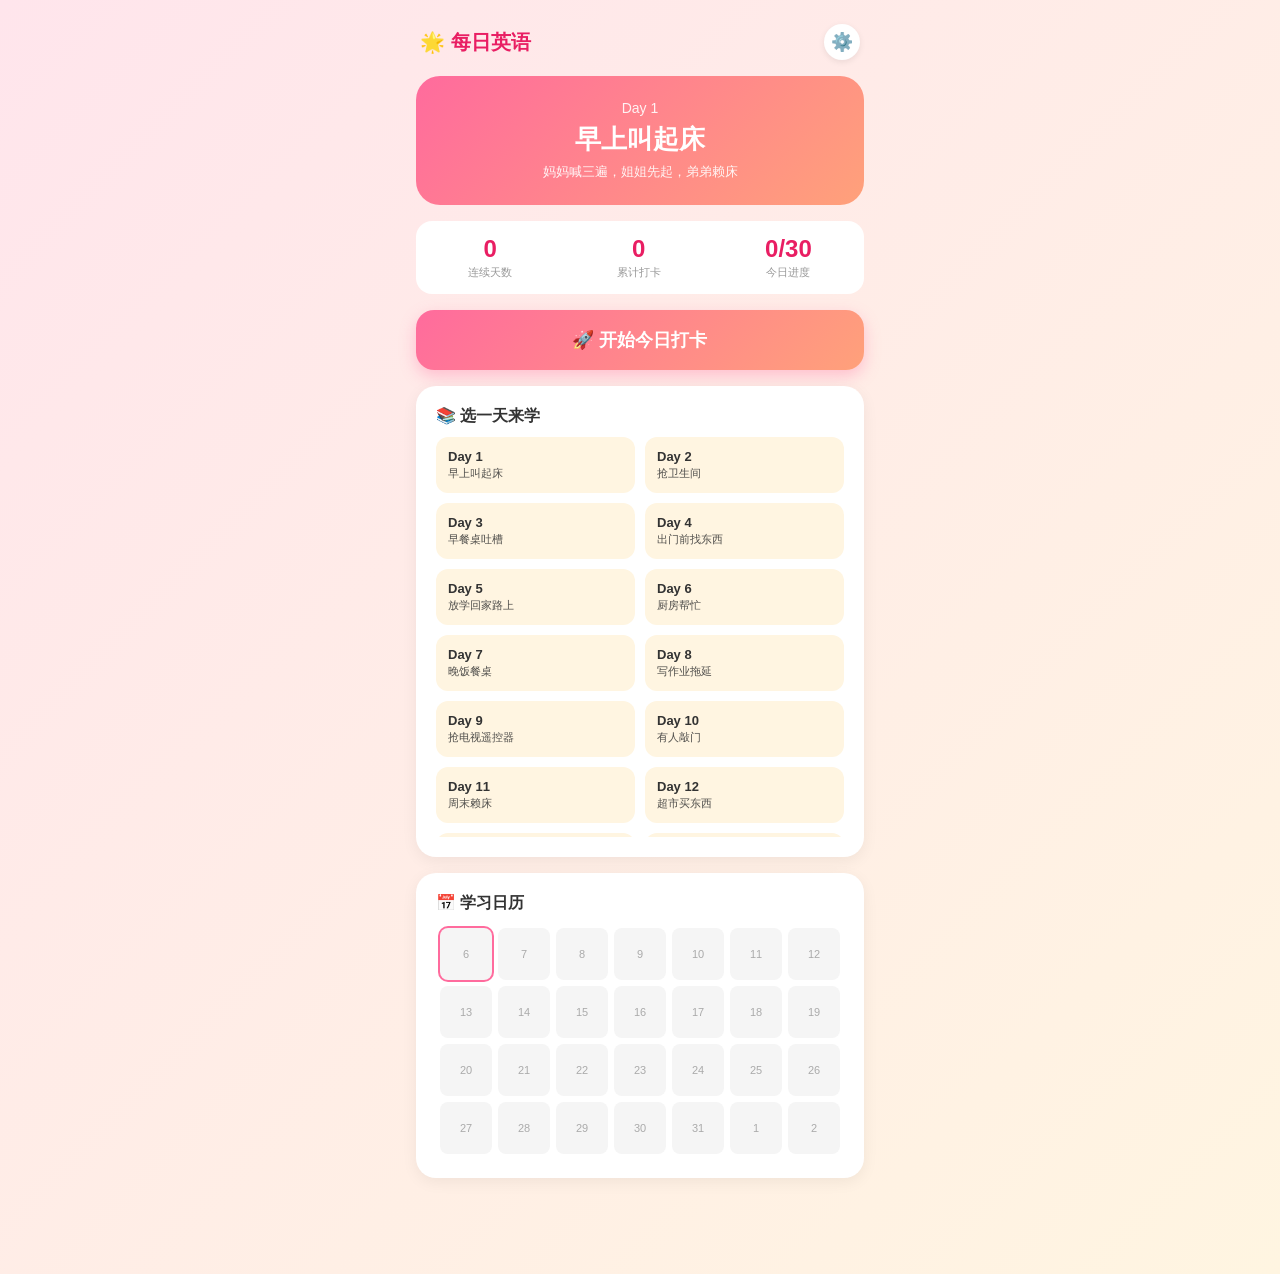
==== index.html @ a2a4e3c7 "feat: switch tts to openai 4o" ====
<!DOCTYPE html>
<html lang="zh-CN">
<head>
<meta charset="UTF-8">
<meta name="viewport" content="width=device-width, initial-scale=1, maximum-scale=1, user-scalable=no">
<meta name="apple-mobile-web-app-capable" content="yes">
<meta name="apple-mobile-web-app-title" content="每日英语">
<title>每日英语打卡</title>
<link rel="stylesheet" href="css/style.css">
</head>
<body>
<div class="wrap">
  <div class="top">
    <h1>🌟 每日英语</h1>
    <button class="icon-btn" onclick="showSettings()">⚙️</button>
  </div>

  <div id="hero" class="day-hero">
    <div class="day-num">Day <span id="dayNum">1</span></div>
    <div class="day-theme" id="dayTheme">加载中...</div>
    <div class="day-desc" id="dayDesc"></div>
  </div>

  <div class="streak-row">
    <div class="item"><div class="num" id="streak">0</div><div class="label">连续天数</div></div>
    <div class="item"><div class="num" id="totalDays">0</div><div class="label">累计打卡</div></div>
    <div class="item"><div class="num" id="todayProg">0/30</div><div class="label">今日进度</div></div>
  </div>

  <button class="big-btn" onclick="startToday()">🚀 开始今日打卡</button>

  <div class="card">
    <div style="font-weight:700;margin-bottom:10px;">📚 选一天来学</div>
    <div id="dayPicker" style="display:grid;grid-template-columns:repeat(2,1fr);gap:10px;max-height:400px;overflow-y:auto;"></div>
  </div>

  <div class="card">
    <div style="font-weight:700;margin-bottom:10px;">📅 学习日历</div>
    <div class="calendar" id="calendar"></div>
  </div>

  <div id="settingsPanel" style="display:none">
    <div class="card">
      <div style="font-weight:700;margin-bottom:12px;">⚙️ 设置</div>
      <div class="form-row">
        <label>Worker 地址（部署 Cloudflare 后的 URL）</label>
        <input id="cfgUrl" placeholder="https://xxx.workers.dev">
      </div>
      <div class="form-row">
        <label>App 密码（和 Worker 里设的一致）</label>
        <input id="cfgPwd" type="password" placeholder="例如 mama2026">
      </div>
      <button class="big-btn" onclick="saveCfg()">💾 保存</button>
      <button class="sub-btn" onclick="testTTS()">🔊 测试一下</button>
      <div id="cfgMsg" class="tiny"></div>
      <div class="tiny" style="margin-top:12px;">不知道怎么填？让 Cowork 帮你部署 Worker，然后把生成的 URL 填这里。</div>
    </div>
  </div>
</div>

<script src="js/core.js?v=20260522-openai-tts4"></script>
<script src="data/daily-life.js?v=20260522-openai-tts4"></script>
<script>
const TOTAL_DAYS = (window.DAILY_LIFE && DAILY_LIFE.days.length) || 30;

function refresh() {
  const dayId = DE.Tracking.currentDayId(TOTAL_DAYS);
  const day = DAILY_LIFE.days.find(d => d.id === dayId) || DAILY_LIFE.days[0];
  document.getElementById('dayNum').textContent = dayId;
  document.getElementById('dayTheme').textContent = day.theme;
  document.getElementById('dayDesc').textContent = day.desc || '';

  document.getElementById('streak').textContent = DE.Tracking.getStreak();
  const allDays = DE.Tracking.getAllDays();
  const finished = Object.values(allDays).filter(x => x.finished).length;
  document.getElementById('totalDays').textContent = finished;

  const today = DE.Tracking.getToday();
  const doneCount = today ? today.done.length : 0;
  const total = day.sentences.length;
  document.getElementById('todayProg').textContent = `${doneCount}/${total}`;

  renderCalendar(allDays);
}

function renderCalendar(allDays) {
  const cal = document.getElementById('calendar');
  cal.innerHTML = '';
  const today = DE.Tracking.todayStr();
  // 显示从开始日起的天数，最多 28
  let startStr = today;
  const days = Object.keys(allDays).sort();
  if (days.length) startStr = days[0];
  const start = new Date(startStr);
  const todayD = new Date(today);
  const diff = Math.floor((todayD - start) / 86400000);
  const showDays = Math.max(28, diff + 7);
  for (let i = 0; i < showDays; i++) {
    const d = new Date(start); d.setDate(d.getDate() + i);
    const ds = d.toISOString().slice(0, 10);
    const cell = document.createElement('div');
    cell.className = 'cal-cell';
    cell.textContent = d.getDate();
    if (allDays[ds] && allDays[ds].finished) cell.classList.add('done');
    if (ds === today) cell.classList.add('today');
    cal.appendChild(cell);
  }
}

function startToday() {
  if (!DE.Config.isReady()) {
    alert('请先在 ⚙️ 设置里填 Worker 地址和密码');
    showSettings();
    return;
  }
  location.href = 'pages/daily.html?v=20260522-openai-tts4';
}

function showSettings() {
  const p = document.getElementById('settingsPanel');
  p.style.display = p.style.display === 'none' ? 'block' : 'none';
  document.getElementById('cfgUrl').value = DE.Config.workerUrl;
  document.getElementById('cfgPwd').value = DE.Config.password;
}

function saveCfg() {
  DE.Config.workerUrl = document.getElementById('cfgUrl').value.trim();
  DE.Config.password = document.getElementById('cfgPwd').value.trim();
  document.getElementById('cfgMsg').innerHTML = '<span class="ok-msg">✅ 已保存</span>';
}

async function testTTS() {
  document.getElementById('cfgMsg').textContent = '测试中...';
  try {
    await DE.TTS.unlock();
    await DE.TTS.playOne({
      en: "Mom, five more minutes!",
      speaker: 'brother',
      type: 'whine'
    });
  } catch (e) {
    document.getElementById('cfgMsg').innerHTML = `<span class="err-msg">⚠️ ${e.message}</span>`;
    return;
  }
  document.getElementById('cfgMsg').innerHTML = '<span class="ok-msg">✅ 听到声音就是成功</span>';
}

function renderDayPicker() {
  const picker = document.getElementById('dayPicker');
  if (!picker) return;
  const allDays = DE.Tracking.getAllDays();
  const finishedIds = new Set(Object.values(allDays).filter(x => x.finished).map(x => x.dayId));
  picker.innerHTML = '';
  DAILY_LIFE.days.forEach(d => {
    const btn = document.createElement('button');
    const done = finishedIds.has(d.id);
    btn.style.cssText = `padding:12px;border-radius:12px;border:none;background:${done?'linear-gradient(135deg,#A8E6CF,#81C784)':'#FFF5E1'};color:${done?'white':'#333'};font-size:13px;text-align:left;cursor:pointer;`;
    btn.innerHTML = `<div style="font-weight:700;">Day ${d.id} ${done?'✓':''}</div><div style="font-size:11px;opacity:.85;margin-top:2px;">${d.theme}</div>`;
    btn.onclick = () => { localStorage.setItem('chosen_day', d.id); location.href='pages/daily.html?v=20260522-openai-tts4'; };
    picker.appendChild(btn);
  });
}

refresh();
renderDayPicker();
</script>
</body>
</html>
---- css/style.css ----
* { box-sizing: border-box; margin: 0; padding: 0; -webkit-tap-highlight-color: transparent; }
html, body { font-family: -apple-system, BlinkMacSystemFont, 'Helvetica Neue', sans-serif; background: linear-gradient(135deg, #FFE5EC 0%, #FFF5E1 100%); min-height: 100vh; color: #333; }
.wrap { max-width: 480px; margin: 0 auto; padding: 16px; min-height: 100vh; padding-bottom: 80px; }
.top { display: flex; justify-content: space-between; align-items: center; padding: 8px 4px 16px; }
.top h1 { font-size: 20px; color: #E91E63; }
.icon-btn { background: white; border: none; width: 36px; height: 36px; border-radius: 50%; font-size: 18px; box-shadow: 0 2px 6px rgba(0,0,0,.08); cursor: pointer; }
.card { background: white; border-radius: 20px; padding: 20px; box-shadow: 0 4px 16px rgba(0,0,0,.06); margin-bottom: 16px; }
.day-hero { background: linear-gradient(135deg, #FF6B9D 0%, #FFA17A 100%); color: white; padding: 24px; border-radius: 24px; text-align: center; margin-bottom: 16px; }
.day-hero .day-num { font-size: 14px; opacity: .9; }
.day-hero .day-theme { font-size: 26px; font-weight: 700; margin: 6px 0; }
.day-hero .day-desc { font-size: 13px; opacity: .9; }
.streak-row { display: flex; justify-content: space-around; padding: 14px 0; background: white; border-radius: 16px; margin-bottom: 16px; }
.streak-row .item { text-align: center; }
.streak-row .num { font-size: 24px; font-weight: 700; color: #E91E63; }
.streak-row .label { font-size: 11px; color: #999; margin-top: 2px; }
.big-btn { display: block; width: 100%; background: linear-gradient(135deg, #FF6B9D, #FFA17A); color: white; border: none; padding: 18px; border-radius: 18px; font-size: 18px; font-weight: 700; box-shadow: 0 6px 16px rgba(255,107,157,.35); cursor: pointer; margin: 16px 0; }
.big-btn:active { transform: scale(.98); }
.sub-btn { background: white; color: #E91E63; border: 2px solid #FFE5EC; padding: 12px; border-radius: 14px; font-size: 14px; cursor: pointer; width: 100%; margin-bottom: 8px; }

.progress { background: #FFE5EC; height: 8px; border-radius: 4px; overflow: hidden; margin-bottom: 12px; }
.progress > div { background: linear-gradient(90deg,#FF6B9D,#FFA17A); height: 100%; transition: width .3s; }
.step-row { display: flex; justify-content: space-between; margin: 16px 0; }
.step { flex: 1; text-align: center; padding: 8px 4px; font-size: 11px; color: #ccc; position: relative; }
.step.active { color: #E91E63; font-weight: 700; }
.step.done { color: #4CAF50; }
.step .dot { width: 28px; height: 28px; border-radius: 50%; background: #f0f0f0; margin: 0 auto 4px; display: flex; align-items: center; justify-content: center; font-size: 14px; }
.step.active .dot { background: #FF6B9D; color: white; }
.step.done .dot { background: #4CAF50; color: white; }

.sentence-en { font-size: 24px; font-weight: 700; line-height: 1.4; text-align: center; margin: 24px 0 12px; color: #222; }
.sentence-zh { font-size: 16px; color: #888; text-align: center; padding: 12px; background: #F5F5F5; border-radius: 12px; margin: 12px 0; cursor: pointer; user-select: none; min-height: 48px; display: flex; align-items: center; justify-content: center; }
.sentence-zh.hidden { color: transparent; background: #FFE5EC; }
.sentence-zh.hidden::after { content: '👆 点击查看翻译'; color: #E91E63; font-size: 14px; }
.speaker-tag { display: inline-block; background: #FFF3E0; color: #FF9800; padding: 3px 10px; border-radius: 12px; font-size: 12px; margin-bottom: 8px; }

.mic-btn { display: block; width: 96px; height: 96px; border-radius: 50%; background: linear-gradient(135deg,#FF6B9D,#FFA17A); color: white; border: none; font-size: 40px; margin: 16px auto; box-shadow: 0 8px 24px rgba(255,107,157,.4); cursor: pointer; }
.mic-btn.listening { animation: pulse 1s infinite; background: #E91E63; }
@keyframes pulse { 0%,100%{transform:scale(1)} 50%{transform:scale(1.08)} }
.mic-hint { text-align: center; color: #999; font-size: 13px; margin-top: 4px; }

.result { padding: 16px; border-radius: 14px; margin: 12px 0; text-align: center; }
.result.pass { background: linear-gradient(135deg,#A8E6CF,#DCEDC8); color: #2E7D32; }
.result.fail { background: #FFEBEE; color: #C62828; }
.result .score { font-size: 36px; font-weight: 700; }
.result .heard { font-size: 13px; opacity: .85; margin-top: 6px; }

.calendar { display: grid; grid-template-columns: repeat(7, 1fr); gap: 6px; padding: 4px; }
.cal-cell { aspect-ratio: 1; border-radius: 8px; background: #F5F5F5; display: flex; align-items: center; justify-content: center; font-size: 11px; color: #aaa; }
.cal-cell.done { background: linear-gradient(135deg,#A8E6CF,#81C784); color: white; font-weight: 700; }
.cal-cell.today { box-shadow: 0 0 0 2px #FF6B9D; }

.form-row { margin-bottom: 12px; }
.form-row label { display: block; font-size: 13px; color: #666; margin-bottom: 6px; }
.form-row input { width: 100%; padding: 12px; border: 2px solid #FFE5EC; border-radius: 12px; font-size: 14px; outline: none; }
.form-row input:focus { border-color: #FF6B9D; }
.tiny { font-size: 12px; color: #999; margin-top: 6px; }
.ok-msg { color: #2E7D32; font-size: 13px; }
.err-msg { color: #C62828; font-size: 13px; }
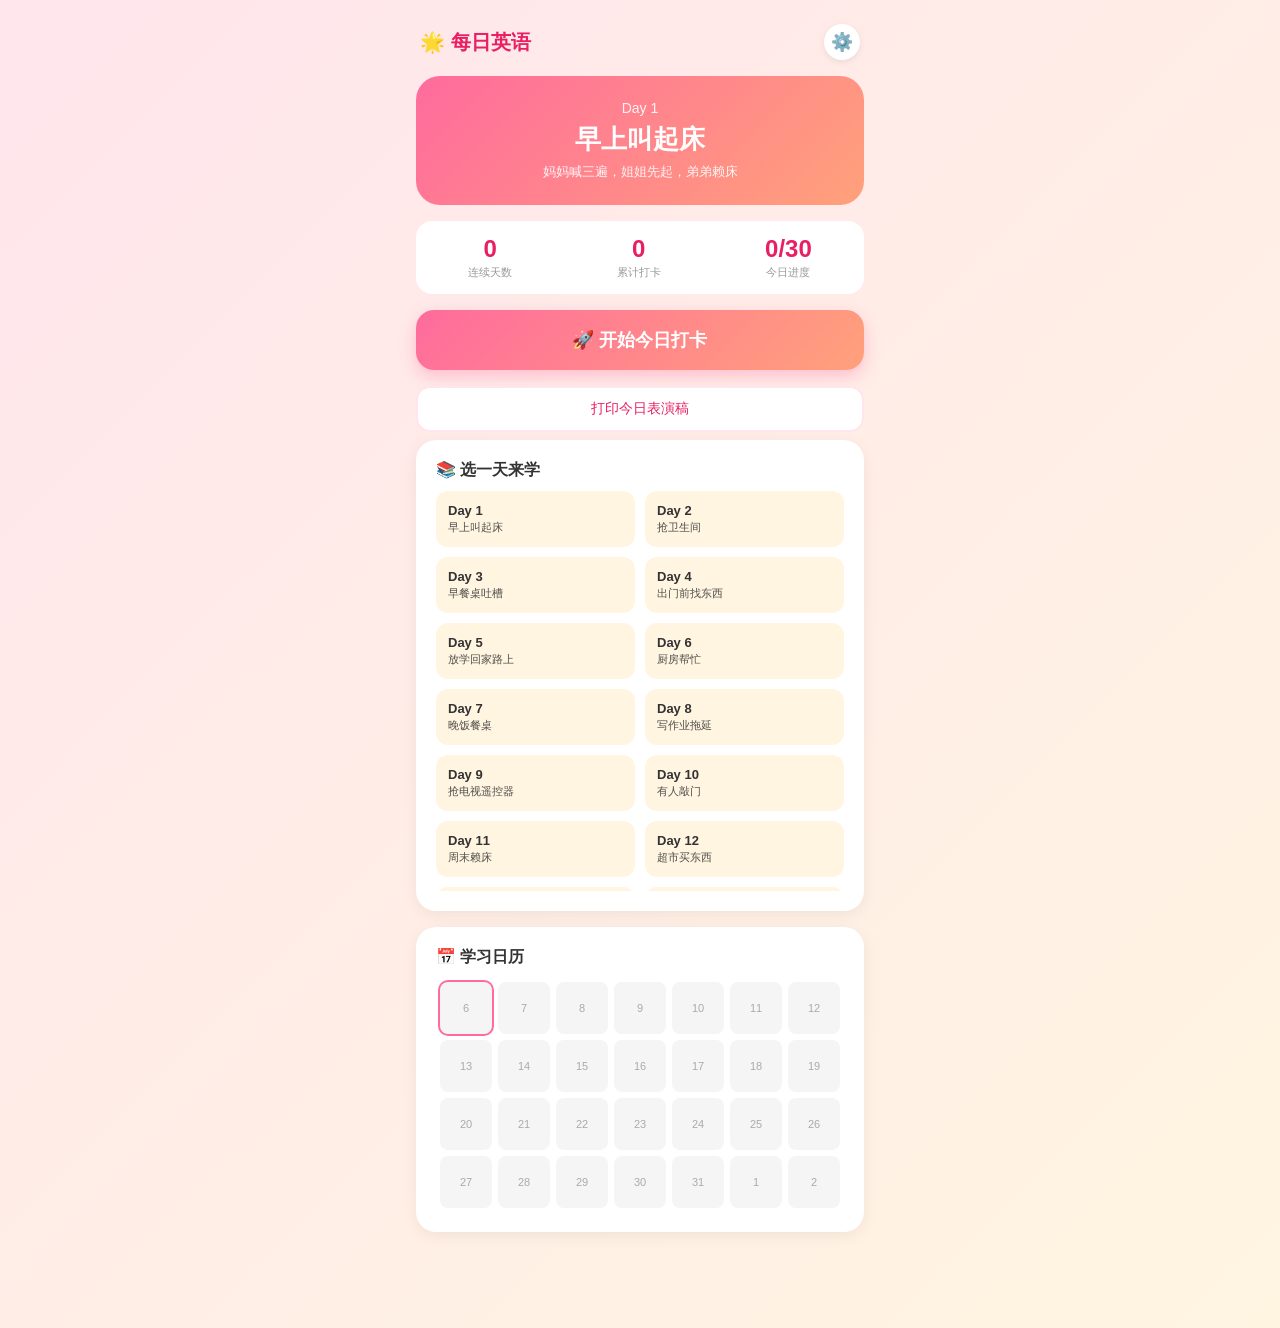
==== commit df964a8b: "feat: add printable lesson scripts" ====
--- a/index.html
+++ b/index.html
@@ -27,7 +27,8 @@
     <div class="item"><div class="num" id="todayProg">0/30</div><div class="label">今日进度</div></div>
   </div>
 
-  <button class="big-btn" onclick="startToday()">🚀 开始今日打卡</button>
+  <button class="big-btn" onclick="startToday()">🚀 开始今日打卡</button>
+  <button class="sub-btn" onclick="printToday()">打印今日表演稿</button>
 
   <div class="card">
     <div style="font-weight:700;margin-bottom:10px;">📚 选一天来学</div>
@@ -58,8 +59,8 @@
   </div>
 </div>
 
-<script src="js/core.js?v=20260522-openai-tts4"></script>
-<script src="data/daily-life.js?v=20260522-openai-tts4"></script>
+<script src="js/core.js?v=20260522-speechgen-kids"></script>
+<script src="data/daily-life.js?v=20260522-speechgen-kids"></script>
 <script>
 const TOTAL_DAYS = (window.DAILY_LIFE && DAILY_LIFE.days.length) || 30;
 
@@ -113,9 +114,14 @@
     showSettings();
     return;
   }
-  location.href = 'pages/daily.html?v=20260522-openai-tts4';
+  location.href = 'pages/daily.html?v=20260522-speechgen-kids';
 }
 
+function printToday() {
+  const dayId = DE.Tracking.currentDayId(TOTAL_DAYS);
+  location.href = `pages/print.html?day=${dayId}&v=20260522-speechgen-kids`;
+}
+
 function showSettings() {
   const p = document.getElementById('settingsPanel');
   p.style.display = p.style.display === 'none' ? 'block' : 'none';
@@ -156,7 +162,7 @@
     const done = finishedIds.has(d.id);
     btn.style.cssText = `padding:12px;border-radius:12px;border:none;background:${done?'linear-gradient(135deg,#A8E6CF,#81C784)':'#FFF5E1'};color:${done?'white':'#333'};font-size:13px;text-align:left;cursor:pointer;`;
     btn.innerHTML = `<div style="font-weight:700;">Day ${d.id} ${done?'✓':''}</div><div style="font-size:11px;opacity:.85;margin-top:2px;">${d.theme}</div>`;
-    btn.onclick = () => { localStorage.setItem('chosen_day', d.id); location.href='pages/daily.html?v=20260522-openai-tts4'; };
+    btn.onclick = () => { localStorage.setItem('chosen_day', d.id); location.href='pages/daily.html?v=20260522-speechgen-kids'; };
     picker.appendChild(btn);
   });
 }
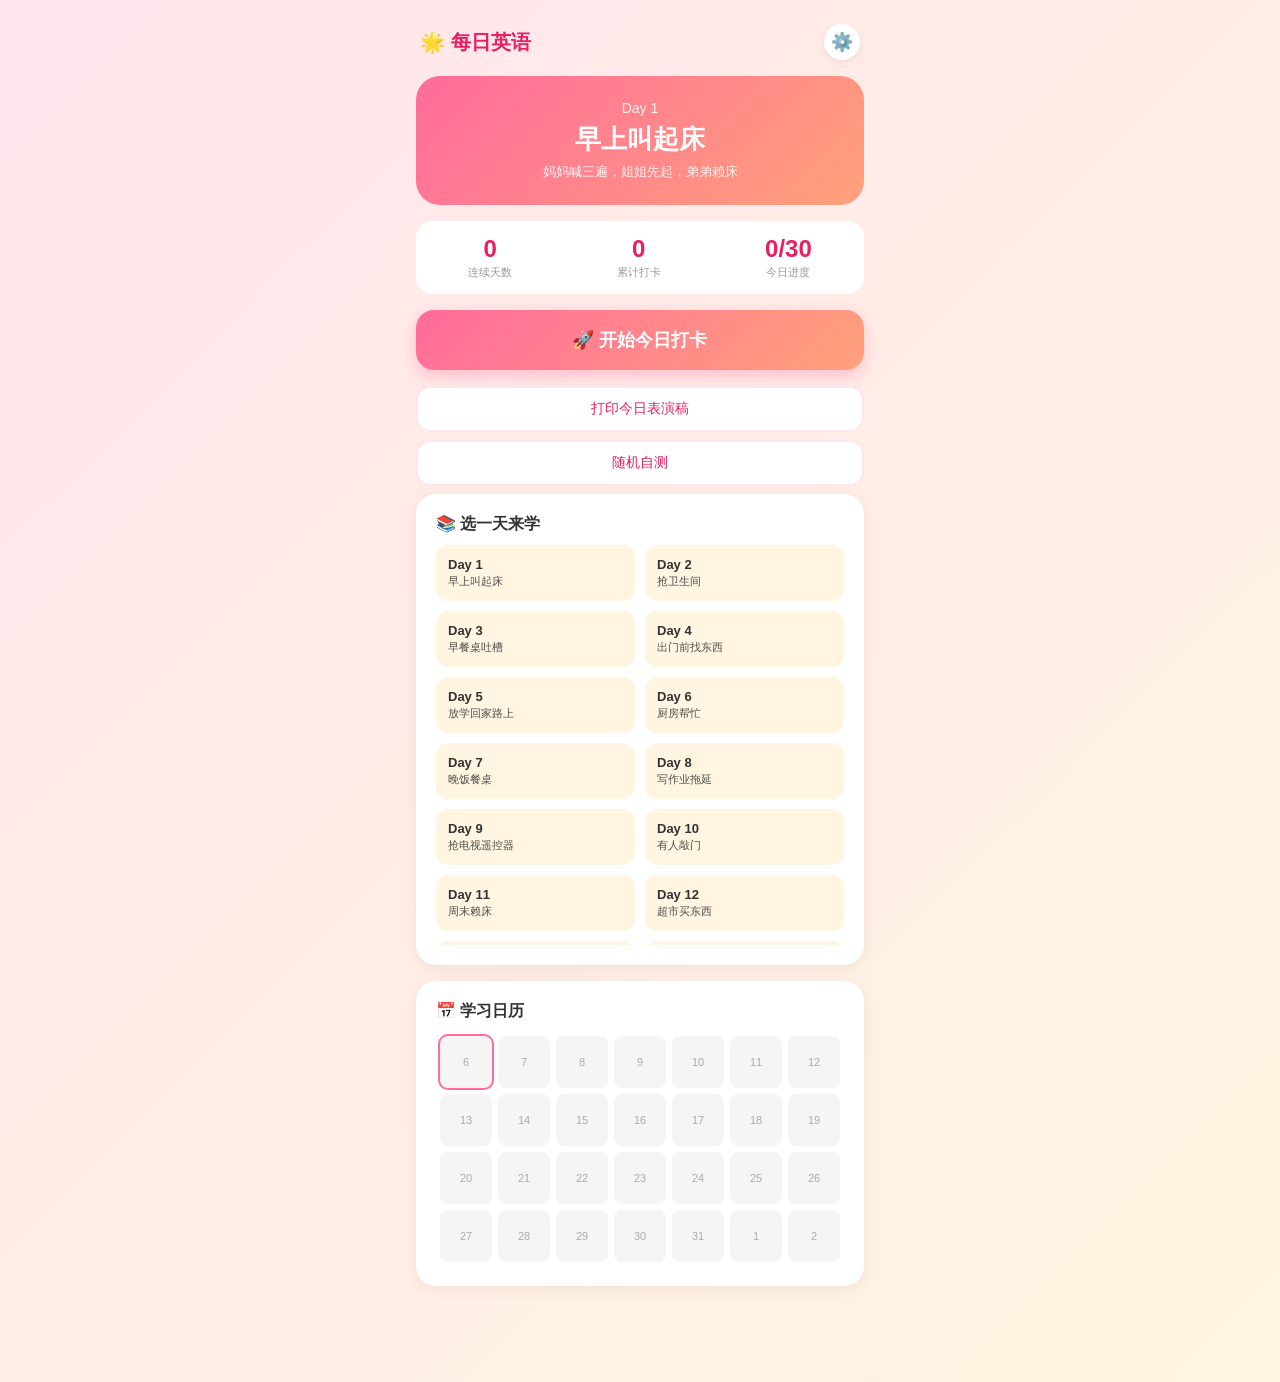
==== commit e6fec548: "feat: add self quiz mode" ====
--- a/index.html
+++ b/index.html
@@ -28,7 +28,8 @@
   </div>
 
   <button class="big-btn" onclick="startToday()">🚀 开始今日打卡</button>
-  <button class="sub-btn" onclick="printToday()">打印今日表演稿</button>
+  <button class="sub-btn" onclick="printToday()">打印今日表演稿</button>
+  <button class="sub-btn" onclick="startQuiz()">随机自测</button>
 
   <div class="card">
     <div style="font-weight:700;margin-bottom:10px;">📚 选一天来学</div>
@@ -117,6 +118,10 @@
   location.href = 'pages/daily.html?v=20260522-speechgen-kids';
 }
 
+function startQuiz() {
+  location.href = 'pages/quiz.html?mode=random&v=20260522-speechgen-kids';
+}
+
 function printToday() {
   const dayId = DE.Tracking.currentDayId(TOTAL_DAYS);
   location.href = `pages/print.html?day=${dayId}&v=20260522-speechgen-kids`;
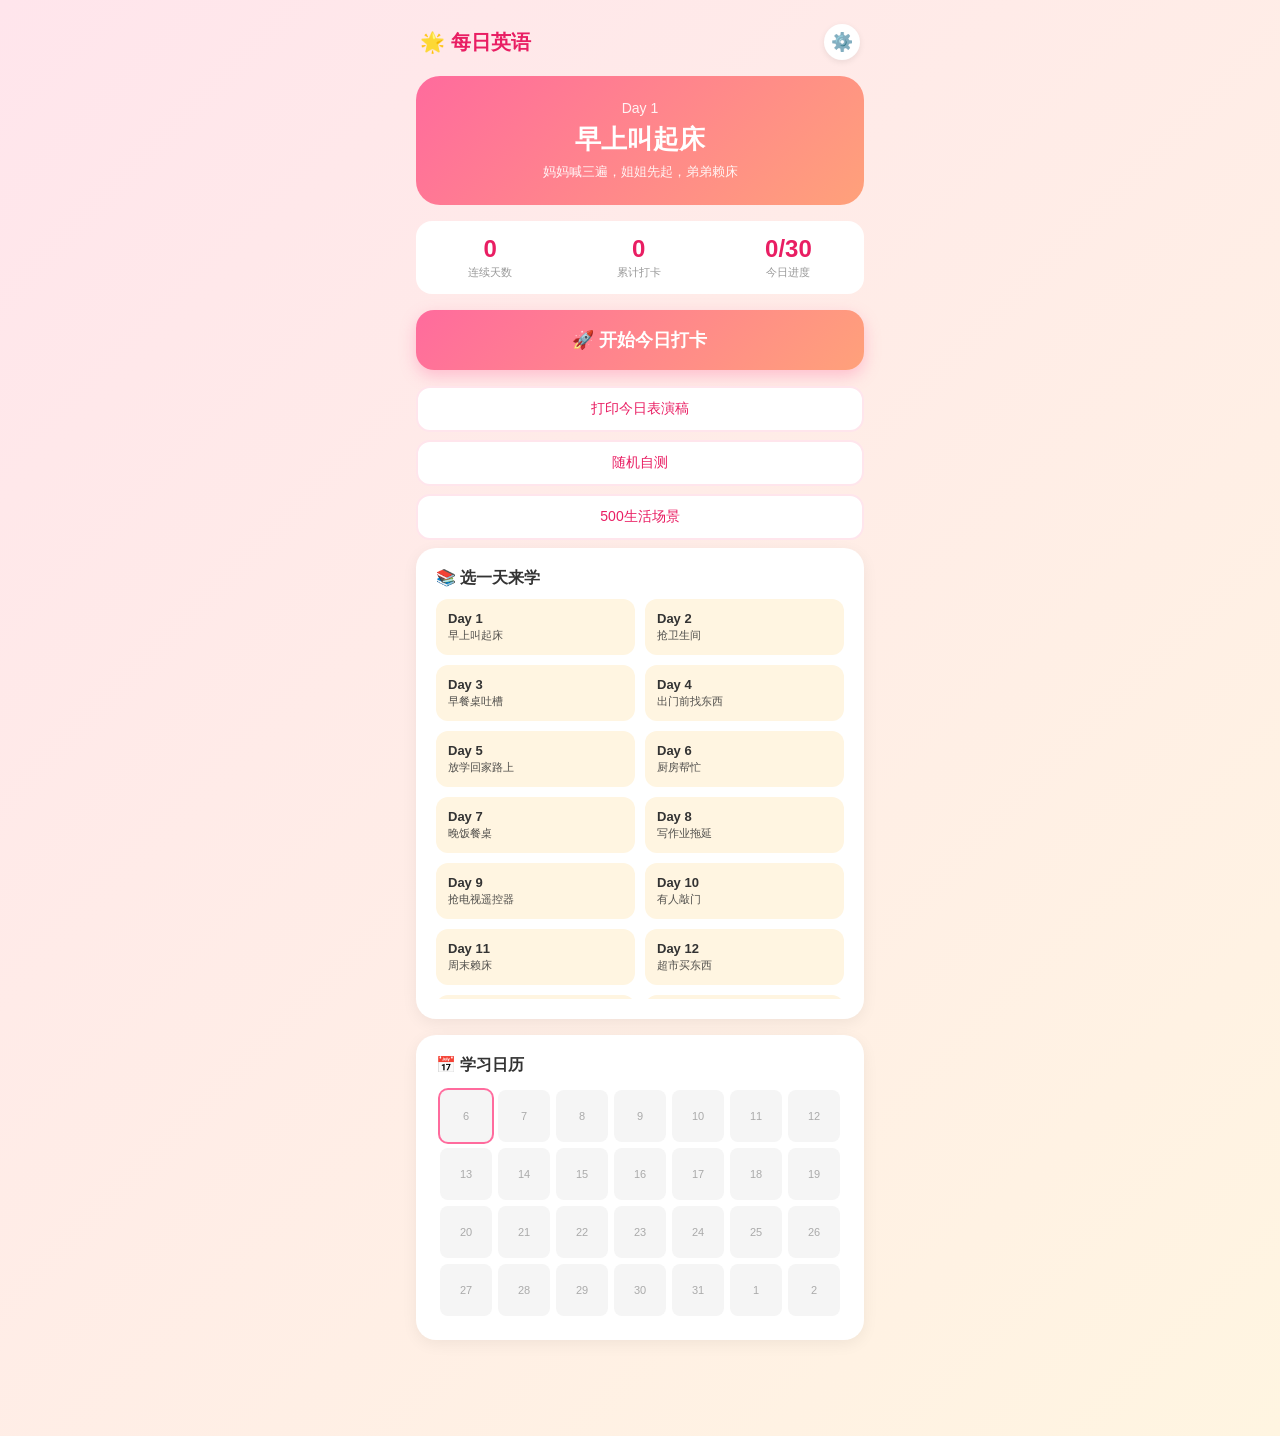
==== commit 7af0cc80: "feat: add scenes library page" ====
--- a/index.html
+++ b/index.html
@@ -1,4 +1,4 @@
-<!DOCTYPE html>
+﻿<!DOCTYPE html>
 <html lang="zh-CN">
 <head>
 <meta charset="UTF-8">
@@ -29,7 +29,8 @@
 
   <button class="big-btn" onclick="startToday()">🚀 开始今日打卡</button>
   <button class="sub-btn" onclick="printToday()">打印今日表演稿</button>
-  <button class="sub-btn" onclick="startQuiz()">随机自测</button>
+  <button class="sub-btn" onclick="startQuiz()">随机自测</button>
+  <button class="sub-btn" onclick="openScenes()">500生活场景</button>
 
   <div class="card">
     <div style="font-weight:700;margin-bottom:10px;">📚 选一天来学</div>
@@ -60,8 +61,8 @@
   </div>
 </div>
 
-<script src="js/core.js?v=20260522-speechgen-kids"></script>
-<script src="data/daily-life.js?v=20260522-speechgen-kids"></script>
+<script src="js/core.js?v=20260523-scenes"></script>
+<script src="data/daily-life.js?v=20260523-scenes"></script>
 <script>
 const TOTAL_DAYS = (window.DAILY_LIFE && DAILY_LIFE.days.length) || 30;
 
@@ -115,16 +116,20 @@
     showSettings();
     return;
   }
-  location.href = 'pages/daily.html?v=20260522-speechgen-kids';
+  location.href = 'pages/daily.html?v=20260523-scenes';
 }
 
+function openScenes() {
+  location.href = 'pages/scenes.html?v=20260523-scenes';
+}
+
 function startQuiz() {
-  location.href = 'pages/quiz.html?mode=random&v=20260522-speechgen-kids';
+  location.href = 'pages/quiz.html?mode=random&v=20260523-scenes';
 }
 
 function printToday() {
   const dayId = DE.Tracking.currentDayId(TOTAL_DAYS);
-  location.href = `pages/print.html?day=${dayId}&v=20260522-speechgen-kids`;
+  location.href = `pages/print.html?day=${dayId}&v=20260523-scenes`;
 }
 
 function showSettings() {
@@ -167,7 +172,7 @@
     const done = finishedIds.has(d.id);
     btn.style.cssText = `padding:12px;border-radius:12px;border:none;background:${done?'linear-gradient(135deg,#A8E6CF,#81C784)':'#FFF5E1'};color:${done?'white':'#333'};font-size:13px;text-align:left;cursor:pointer;`;
     btn.innerHTML = `<div style="font-weight:700;">Day ${d.id} ${done?'✓':''}</div><div style="font-size:11px;opacity:.85;margin-top:2px;">${d.theme}</div>`;
-    btn.onclick = () => { localStorage.setItem('chosen_day', d.id); location.href='pages/daily.html?v=20260522-speechgen-kids'; };
+    btn.onclick = () => { localStorage.setItem('chosen_day', d.id); location.href='pages/daily.html?v=20260523-scenes'; };
     picker.appendChild(btn);
   });
 }
